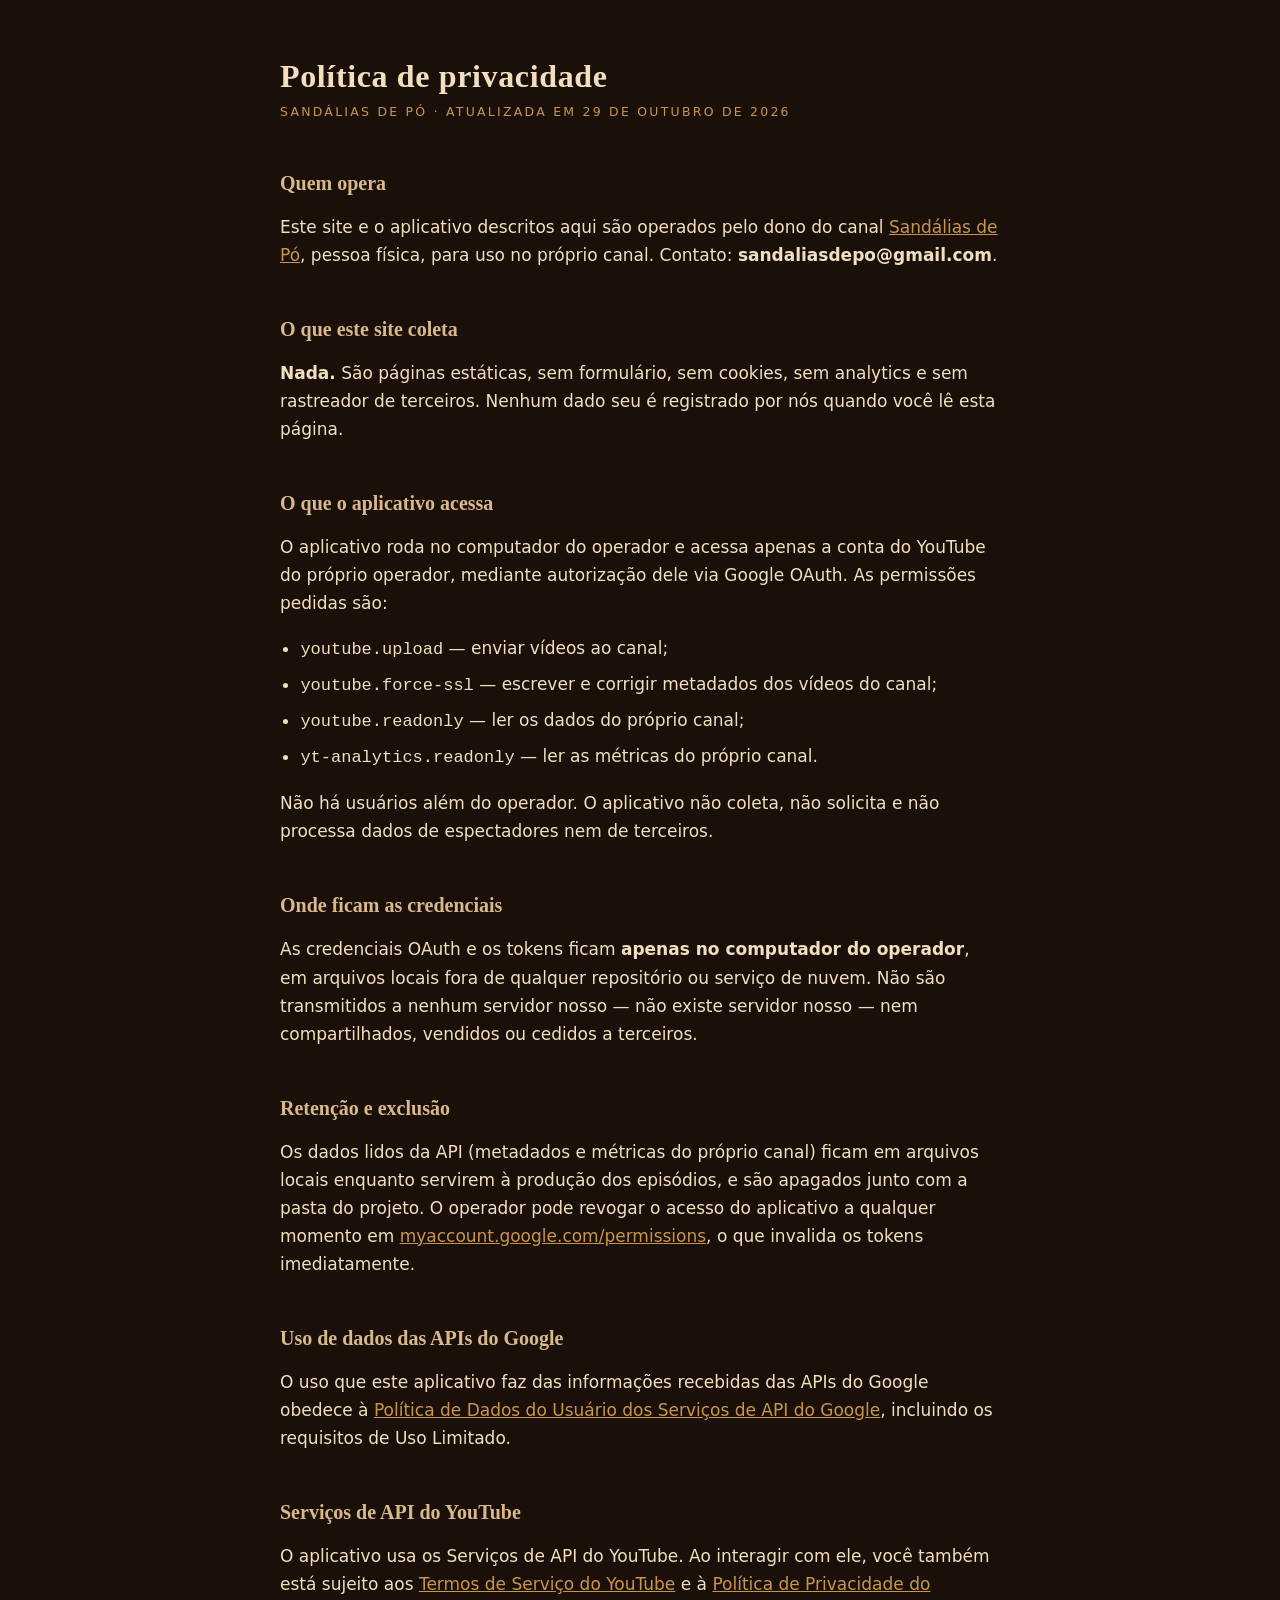
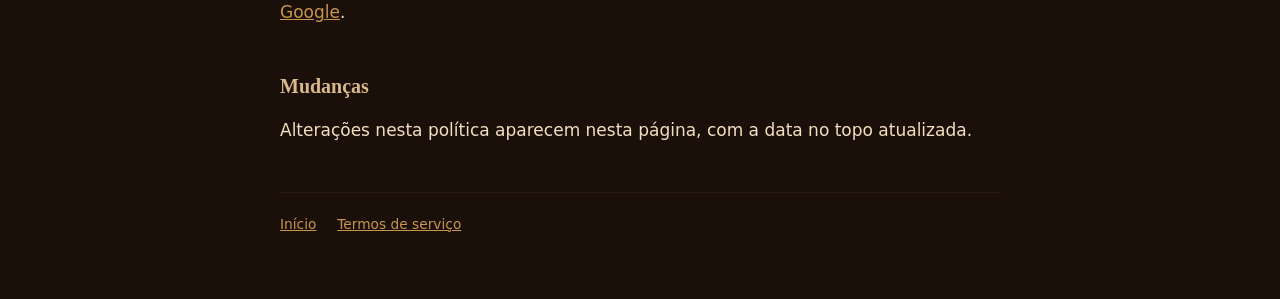
==== privacidade.html @ 168f4101 "Política de privacidade do site e do aplicativo Co-Authored-By: Claude Opus 5 <noreply@anthropic.com" ====
<!doctype html>
<html lang="pt-BR">
<head>
<meta charset="utf-8">
<meta name="viewport" content="width=device-width, initial-scale=1">
<title>Política de privacidade — Sandálias de Pó</title>
<link rel="stylesheet" href="estilo.css">
</head>
<body>
<main class="folha">

  <h1>Política de privacidade</h1>
  <p class="tagline">Sandálias de Pó · atualizada em 29 de outubro de 2026</p>

  <h2>Quem opera</h2>
  <p>Este site e o aplicativo descritos aqui são operados pelo dono do canal
  <a href="https://www.youtube.com/@sandaliasdepo">Sandálias de Pó</a>, pessoa
  física, para uso no próprio canal. Contato:
  <strong>sandaliasdepo@gmail.com</strong>.</p>

  <h2>O que este site coleta</h2>
  <p><strong>Nada.</strong> São páginas estáticas, sem formulário, sem cookies,
  sem analytics e sem rastreador de terceiros. Nenhum dado seu é registrado por
  nós quando você lê esta página.</p>

  <h2>O que o aplicativo acessa</h2>
  <p>O aplicativo roda no computador do operador e acessa apenas a conta do
  YouTube do próprio operador, mediante autorização dele via Google OAuth. As
  permissões pedidas são:</p>
  <ul>
    <li><code>youtube.upload</code> — enviar vídeos ao canal;</li>
    <li><code>youtube.force-ssl</code> — escrever e corrigir metadados dos vídeos do canal;</li>
    <li><code>youtube.readonly</code> — ler os dados do próprio canal;</li>
    <li><code>yt-analytics.readonly</code> — ler as métricas do próprio canal.</li>
  </ul>
  <p>Não há usuários além do operador. O aplicativo não coleta, não solicita e
  não processa dados de espectadores nem de terceiros.</p>

  <h2>Onde ficam as credenciais</h2>
  <p>As credenciais OAuth e os tokens ficam <strong>apenas no computador do
  operador</strong>, em arquivos locais fora de qualquer repositório ou serviço
  de nuvem. Não são transmitidos a nenhum servidor nosso — não existe servidor
  nosso — nem compartilhados, vendidos ou cedidos a terceiros.</p>

  <h2>Retenção e exclusão</h2>
  <p>Os dados lidos da API (metadados e métricas do próprio canal) ficam em
  arquivos locais enquanto servirem à produção dos episódios, e são apagados
  junto com a pasta do projeto. O operador pode revogar o acesso do aplicativo
  a qualquer momento em
  <a href="https://myaccount.google.com/permissions">myaccount.google.com/permissions</a>,
  o que invalida os tokens imediatamente.</p>

  <h2>Uso de dados das APIs do Google</h2>
  <p>O uso que este aplicativo faz das informações recebidas das APIs do Google
  obedece à
  <a href="https://developers.google.com/terms/api-services-user-data-policy">Política de Dados do Usuário dos Serviços de API do Google</a>,
  incluindo os requisitos de Uso Limitado.</p>

  <h2>Serviços de API do YouTube</h2>
  <p>O aplicativo usa os Serviços de API do YouTube. Ao interagir com ele, você
  também está sujeito aos
  <a href="https://www.youtube.com/t/terms">Termos de Serviço do YouTube</a> e à
  <a href="https://policies.google.com/privacy">Política de Privacidade do Google</a>.</p>

  <h2>Mudanças</h2>
  <p>Alterações nesta política aparecem nesta página, com a data no topo
  atualizada.</p>

  <div class="rodape">
    <a href="index.html">Início</a>
    <a href="termos.html">Termos de serviço</a>
  </div>

</main>
</body>
</html>
---- estilo.css ----
:root{
  --creme:#F2DFC0; --areia:#D9B98C; --ouro:#C8954E; --barro:#A4521F;
  --marrom:#2A1A10; --fundo:#1A1009;
}
*{box-sizing:border-box}
body{
  margin:0; padding:0 16px; background:var(--fundo); color:var(--creme);
  font-family:"Trebuchet MS",system-ui,sans-serif; font-size:17px; line-height:1.65;
}
.folha{max-width:720px; margin:0 auto; padding:56px 0 72px}
h1,h2,h3{font-family:Georgia,serif; font-weight:bold; line-height:1.25}
h1{font-size:2rem; letter-spacing:.02em; margin:0 0 .2em}
h2{font-size:1.25rem; color:var(--areia); margin:2.4em 0 .6em}
.tagline{
  color:var(--ouro); text-transform:uppercase; letter-spacing:.18em;
  font-size:.78rem; margin:0 0 2.4em
}
.regua{border:0; border-top:1px solid var(--ouro); opacity:.45; margin:2.8em 0}
a{color:var(--ouro)}
a:hover{color:var(--creme)}
ul{padding-left:1.2em}
li{margin:.35em 0}
.nota{color:var(--areia); font-size:.92rem}
.rodape{
  margin-top:3.5em; padding-top:1.4em; border-top:1px solid var(--marrom);
  color:var(--areia); font-size:.86rem
}
.rodape a{margin-right:1.2em}
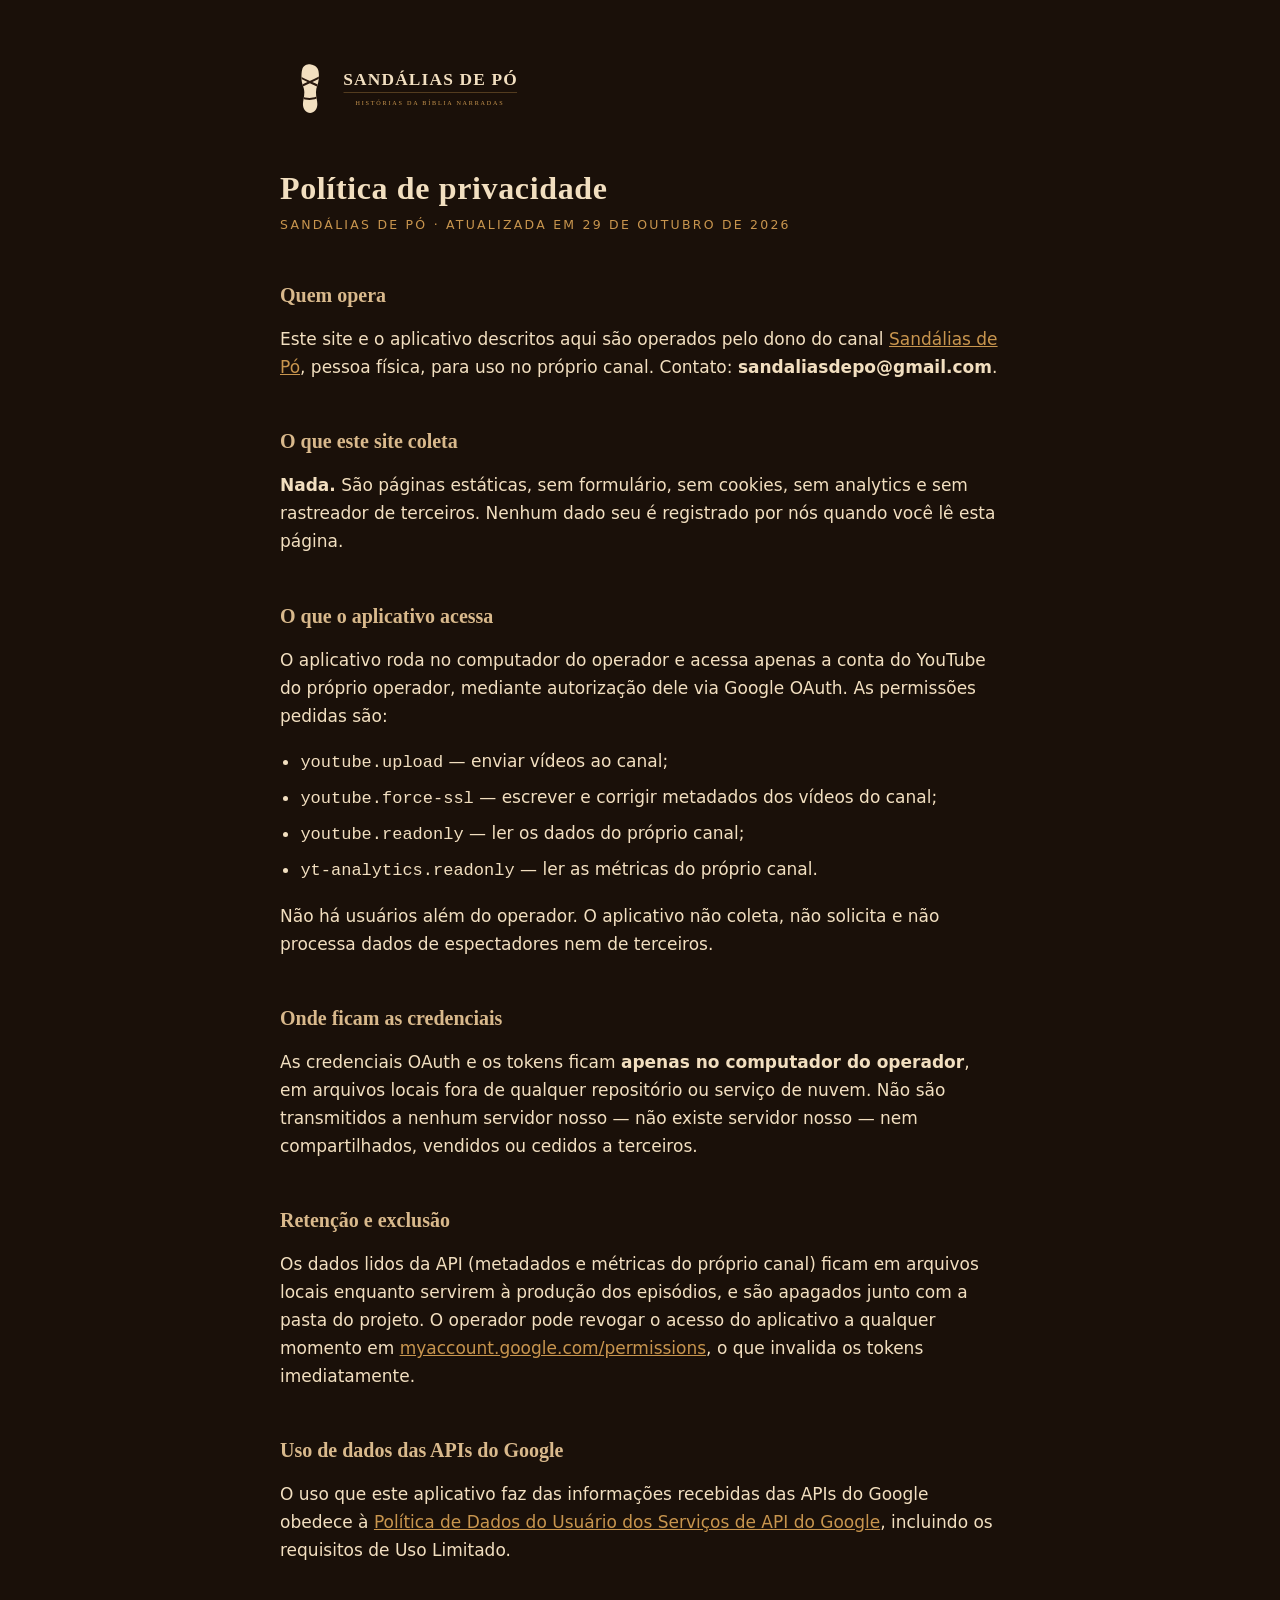
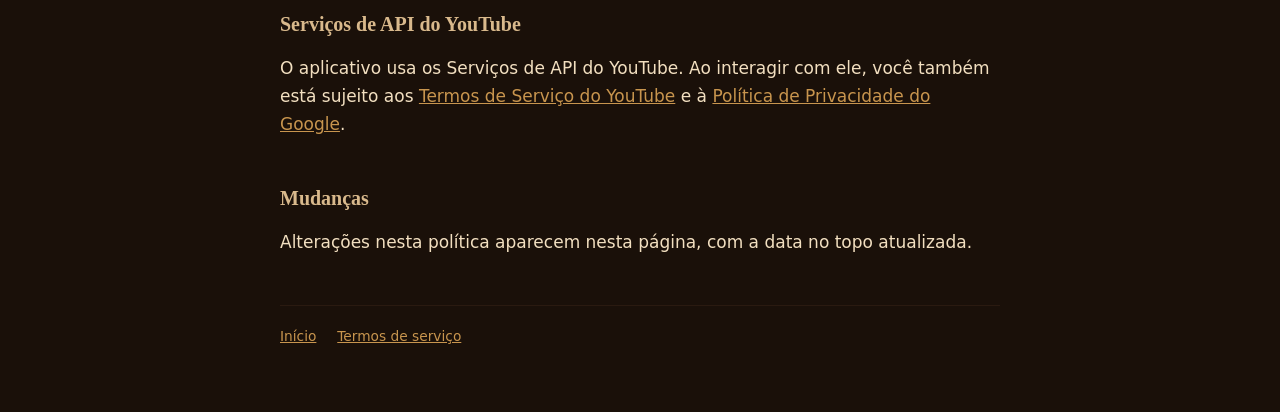
==== commit 1fe5a7f7: "Marca pequena no topo da política de privacidade Co-Authored-By: Claude Opus 5 <noreply@anthropic.co" ====
--- a/privacidade.html
+++ b/privacidade.html
@@ -9,6 +9,8 @@
 <body>
 <main class="folha">
 
+  <a href="index.html"><img class="marca-pequena" src="logo.svg"
+     width="1700" height="440" alt="Sandálias de Pó"></a>
   <h1>Política de privacidade</h1>
   <p class="tagline">Sandálias de Pó · atualizada em 29 de outubro de 2026</p>
 
--- a/estilo.css
+++ b/estilo.css
@@ -26,3 +26,10 @@
   color:var(--areia); font-size:.86rem
 }
 .rodape a{margin-right:1.2em}
+
+.marca{display:block; width:min(430px,80%); height:auto; margin:0 0 2.4em}
+.marca-pequena{display:block; width:min(250px,56%); height:auto; margin:0 0 2.8em}
+.oculto{
+  position:absolute; width:1px; height:1px; margin:-1px; padding:0;
+  overflow:hidden; clip:rect(0 0 0 0); white-space:nowrap; border:0
+}
